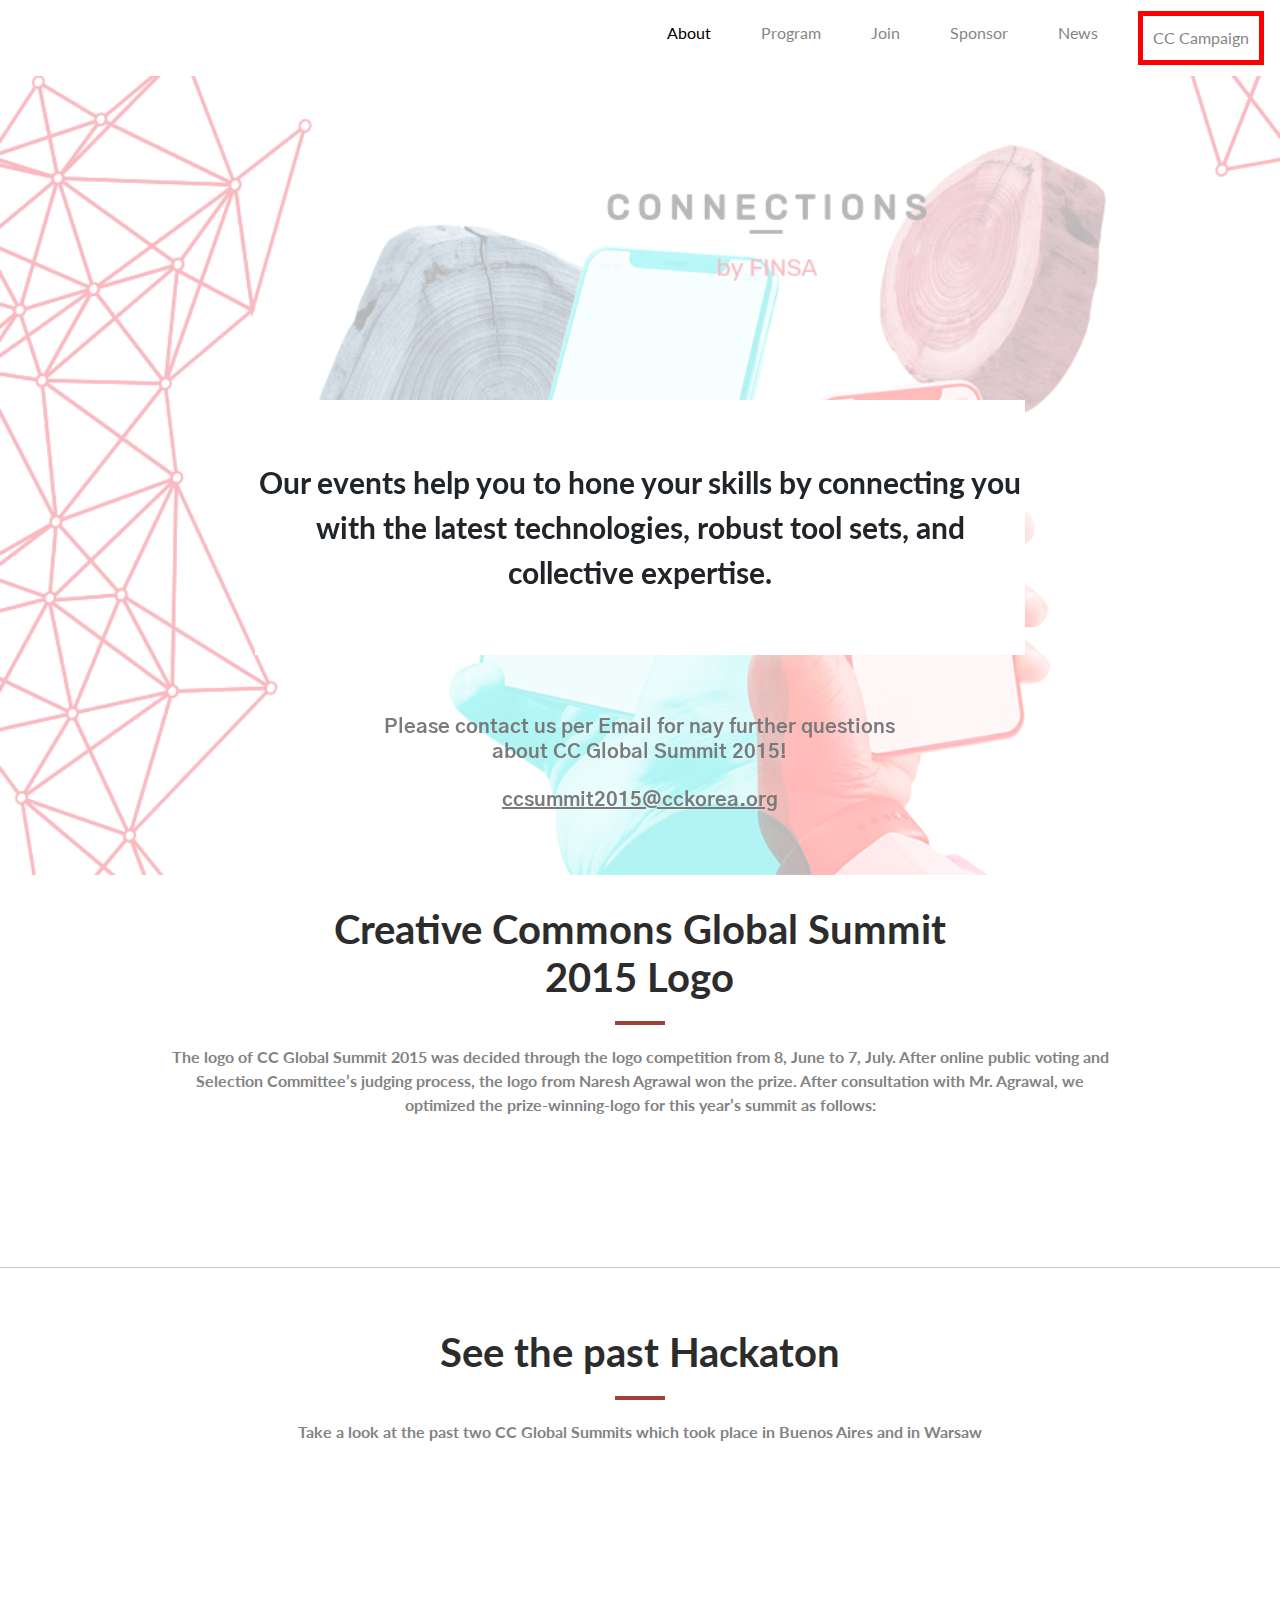
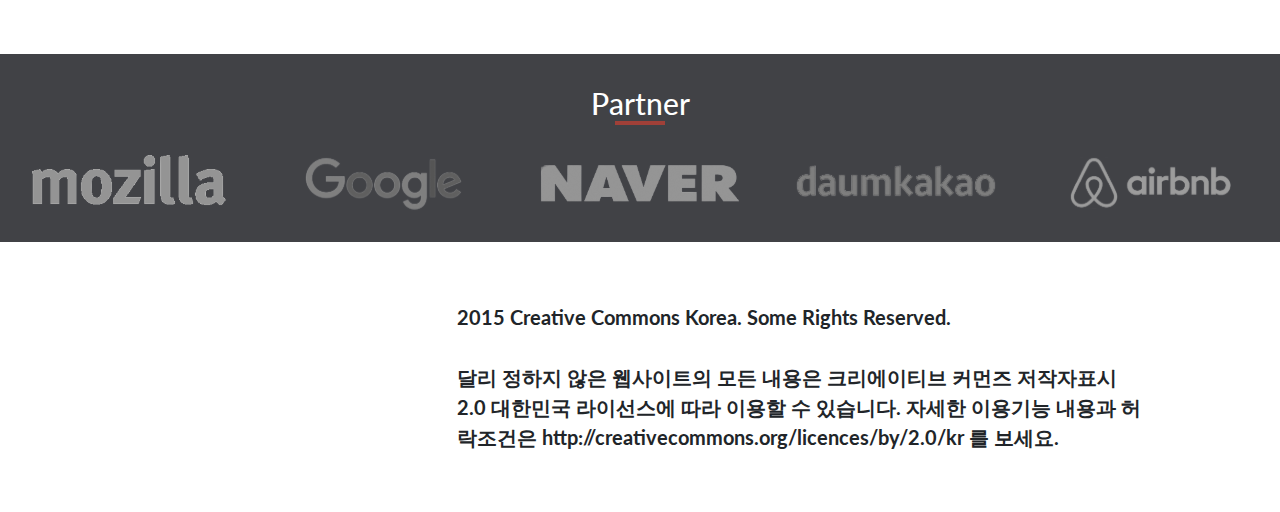
==== views/about.html @ 262122de "Build Home page" ====
<!DOCTYPE html>
<html lang="en">

<head>
  <meta charset="UTF-8" />
  <meta http-equiv="X-UA-Compatible" content="IE=edge" />
  <meta name="viewport" content="width=device-width, initial-scale=1.0" />
  
  <!-- fonts -->  
  <link href="https://fonts.googleapis.com/css2?family=Lato:wght@400;700;900&display=swap" rel="stylesheet">
  <link href="https://fonts.googleapis.com/css2?family=Gothic+A1:wght@700:900&display=swap" rel="stylesheet">
  
  <!-- font awesome -->
  <script src="https://kit.fontawesome.com/7d931a3f92.js" crossorigin="anonymous"></script>

  <!-- page icon -->
  <link rel="shortcut icon" href="https://steamuserimages-a.akamaihd.net/ugc/1644340994747007967/853B20CD7694F5CF40E83AAC670572A3FE1E3D35/?imw=5000&imh=5000&ima=fit&impolicy=Letterbox&imcolor=%23000000&letterbox=false" type="image/x-icon" />

  <!-- bootstrap -->
  <link rel="stylesheet" href="https://cdn.jsdelivr.net/npm/bootstrap@5.0.2/dist/css/bootstrap.min.css" />
  
  <!-- custom css -->
  <link rel="stylesheet" href="../styles.css" />
  <link rel="stylesheet" href="./aboutStyles.css">

  <title>Benja's capstone</title>
</head>
<body class="container-fluid px-0 ">
  <!-------------------------------------------------------- HEADER -->
  
  <header class="header">

    <div class="">

      <nav class="navbar navbar-expand-lg navbar-light bg-light">
        <div class="container-fluid flex-row-reverse flex-lg-row">

          <a class="navbar-brand" href="../index.html">
            <img src="http://innovacion.sec.gob.mx/wp-content/uploads/2022/04/hackaton-2022-logotipo-768x212.png" alt="">
          </a>

          <button class="navbar-toggler " type="button" data-bs-toggle='offcanvas' data-bs-target='#offcanvasExample' aria-controls='offcanvasExample'>            
            <span class="navbar-toggler-icon" data-bs-toggle='offcanvas' data-bs-target='#offcanvasExample' aria-controls='offcanvasExample' >              
            </span>
          </button>
          
          <div class="collapse navbar-collapse" id="navbarNav">
            <ul class="navbar-nav w-100 d-flex justify-content-end gap-4">
              <li class="nav-item ">
                <a class="nav-link active" aria-current="page" href="./views/about.html">About</a>
              </li>
              <li class="nav-item mx">
                <a class="nav-link" href="#">Program</a>
              </li>
              <li class="nav-item mx">
                <a class="nav-link" href="#">Join</a>
              </li>
              <li class="nav-item mx">
                <a class="nav-link" href="#">Sponsor</a>
              </li>
              <li class="nav-item mx">
                <a class="nav-link" href="#">News</a>
              </li>
              <li class="nav-item mx">
                <a class="nav-link" href="#">CC Campaign</a>
              </li>
              
            </ul>
          </div>
        </div>
      </nav>
      
      <div class='offcanvas offcanvas-start' tabindex='-1' id='offcanvasExample' aria-labelledby='offcanvasExampleLabel'>
        <div class='offcanvas-header'>
          <h5 class='offcanvas-title' id='offcanvasExampleLabel'>Offcanvas</h5>
          <button type='button' class='btn-close text-reset' data-bs-dismiss='offcanvas' aria-label='Close'></button>
        </div>
        
        <div class='offcanvas-body'>
          <ul class="offcanvas-menu  " >
            <li class="" >
              <a class="btn btn-secundary" href="">
                  <button class="btn btn-primary">About</button>     
              </a>                         
            </li>            
            <li class="" >
              <a class="btn btn-secundary" href="">
                  <button class="btn btn-primary">Program</button>     
              </a>                         
            </li>            
            <li class="" >
              <a class="btn btn-secundary" href="">
                  <button class="btn btn-primary">Join</button>     
              </a>                         
            </li>            
            <li class="" >
              <a class="btn btn-secundary" href="">
                  <button class="btn btn-primary">Sponsor</button>     
              </a>                         
            </li>            
            <li class="" >
              <a class="btn btn-secundary" href="">
                  <button class="btn btn-primary">News</button>     
              </a>                         
            </li>            
            <li class="" >
              <a class="btn btn-secundary" href="">
                  <button class="btn btn-primary">CC Campaign</button>     
              </a>                         
            </li>            
            
          </ul>
          
          
                  
          
        </div>
      </div>

    </div>
  </header>
  
  <!-------------------------------------------------------- HERO -->
  
  <article class="hero ">
    <section class="hero-cont row mx-auto py-5 col-lg-8 ">
      <div class=" pt- text-center" >
        <p class="f20 cff5438 d-md-none" >Expand Your Skills</p>
        <h1 class="f30 gothic900 cff5438 mb-5 pb-5" >NERSC N-Ways to GPU Open hackathon</h1>
        <p class="mb-5 f15 bg-white py-5 mx-auto fw-bold" >Our events help you to hone your skills by connecting you with the latest technologies, robust tool sets, and collective expertise.</p>
        <div class="header-subcontent col-8 mx-auto">
          <p class="gothic700 f13" >Please contact us per Email for nay further questions about CC Global Summit 2015!</p>      
          <a class="gothic700 f13 pt-3" >ccsummit2015@cckorea.org</a>      
        </div>
        
          
      </div>      
    </section>
  </article>


  <!----------------------------------------------------- FEATURED SPEAKERS -->

  <section class="">
    <div class="col-9 mx-auto about-info text-center mt-4 ">
      <h2 class="fs-2 fw-bold col-8 mx-auto" >Creative Commons 
        Global Summit 2015 Logo</h2>
      <div class="underlined my-3"></div>
      <p>The logo of CC Global Summit 2015 was decided through the logo competition from 8, June to 7, July.
        After online public voting and Selection Committee’s judging process, the logo from Naresh Agrawal won the prize.
        After consultation with Mr. Agrawal, we optimized the prize-winning-logo for this year’s summit as follows:</p>
    </div>
    
    
    <div class="col-10 col-md-5 mx-auto pt-5" >
      <img src="http://innovacion.sec.gob.mx/wp-content/uploads/2022/04/hackaton-2022-logotipo-768x212.png" alt="">
    </div>

    <hr class="my-5" >
    
    <div class="col-9 mx-auto about-info text-center mt-5 ">
      <h2 class="fs-2 fw-bold col-8 mx-auto mt-5" >See the past Hackaton</h2>
      <div class="underlined my-3"></div>
      <p>Take a look at the past two CC Global Summits which took place in Buenos Aires and in Warsaw</p>
    </div>


    <div class="d-flex flex-column flex-md-row gap-5 py-5 mx-auto col-sm-10 justify-content-center" >
      <div class="col-11 col-md-6 mx-auto" >
        <img src="https://summit.cckorea.org/images/other/about_2011.png" alt="">
      </div>
  
      <div class="col-11 col-md-6 mx-auto" >
        <img src="https://summit.cckorea.org/images/other/about_2013.png" alt="">
      </div>
    </div>

  </section>

  <!------------------------------------------------------  PARTNER LOGO SECTION -->

  <div class="section partner mt-5">
    <h3 class="mt-4 text-white f10">Partner</h3>
    <div class="underlined"></div>

    <div class="cont d-flex justify-content-around pt-3 pb-3 align-items-center" >
      <aside class="col-2 px-1" >
        <img src="../assets/mozilla 1.svg" alt="">
      </aside>
      <aside class="col-2 px-1" >
        <img src="../assets/googlekorea 1.svg">
      </aside>
      <aside class="col-2 px-1" >
        <img src="../assets/naver 1.svg" alt="">
      </aside>
      <aside class="col-2 px-1" >
        <img src="../assets/daumkakaologo 1.svg" alt="">
      </aside>
      <aside class="col-2 px-1" >
        <img src="../assets/airbnb 1.svg" alt="">
      </aside>
    </div>
  </div>

  <!----------------------------------------------------------- FOOTER SECTION  -->

  <footer class="py-5" >
    <article class="row d-flex gx-5 justify-content-center align-items-center mx-0" >
      <div class="col-3">
        <img src="http://innovacion.sec.gob.mx/wp-content/uploads/2022/04/hackaton-2022-logotipo-768x212.png" alt="">
      </div>
      <div class="col-7 footer-text">
        <p class="lato700" >2015 Creative Commons Korea. Some Rights Reserved.</p>
        <p class="mt-4 lato700 d-none d-lg-block" >달리 정하지 않은 웹사이트의 모든 내용은 크리에이티브 커먼즈 저작자표시 2.0 대한민국 라이선스에 따라 이용할 수 있습니다.
          자세한 이용기능 내용과 허락조건은 http://creativecommons.org/licences/by/2.0/kr 를 보세요.</p>
      </div>
    </article>
  </footer>






  <!-- <br><br><br><br><br><br><br><br><br><br><br><br><br><br><br><br><br><br><br><br><br><br><br><br><br><br><br><br><br><br><br><br><br><br><br><br><br><br><br><br> -->

  <script src="https://cdn.jsdelivr.net/npm/bootstrap@5.0.2/dist/js/bootstrap.bundle.min.js"></script>
  <script src="./main.js" type="module"></script>
</body>

</html>
---- styles.css ----
/* --------------------------------- ESTILOS GENERALES ROOT */
:root {
  --gothic: 'Gothic A1';
  --Lato: 'Lato';
}

html {
  font-size: 11px;
  box-sizing: inherit;
  scroll-behavior: smooth;
}

/* update REM to create font size responsive */

@media (min-width: 576px) {
  html {
    font-size: 13px;
  }
}

@media (min-width: 768px) {
  html {
    font-size: 14px;
  }
}

@media (min-width: 992px) {
  html {
    font-size: 16px;
  }
}

@media (min-width: 1200px) {
  html {
    font-size: 20px;
  }
}


/* ----------------------general fonts lato and gothic */
.lato700 {
  font-weight: 700;
}

.lato900 {
  font-weight: 900;
}

.gothic700 {
  font-family: 'Gothic A1', sans-serif;
  font-weight: 700;
}

.gothic900 {
  font-family: 'Gothic A1', sans-serif;
  font-weight: 900;
}

/* general sizes ------------------- */

.f9 {
  font-size: 0.9rem;
}

.f10 {
  font-size: 1rem;
}

.f11 {
  font-size: 1.1rem;
}

.f12 {
  font-size: 1.2rem;
}

.f15 {
  font-size: 1.5rem;
}

.f16 {
  font-size: 1.6rem;
}

.f18 {
  font-size: 1.8rem;
}

.f20 {
  font-size: 2rem;
}

.f30 {
  font-size: 3rem;
}

/* general colors for fonts */

.c515151 {
  color: #515151;
}

.c3b3E45 {
  color: #3b3e45;
}

.cff5438 {
  color: #ff5438;
}

.cf78c89 {
  color: #f78c89;
}

.c595959 {
  color: #595959;
}

.c868686 {
  color: #868686;
}

/* general color backgrounds */

.b282b32 {
  background-color: #282b32;
}

.b3b3e45 {
  background-color: #3b3e45;
}

.bff4f38 {
  background-color: #ff4f38;
}



/* ------------------------------------------------- RESETEO */

* {
  /* margin: 0 !important; */
  padding: 0;
  box-sizing: border-box;
  font-weight: 400;
}

p {
  margin: 0 !important;
}

/* general items */

body {
  margin: 0 auto;
  font-family: var(--Lato), sans-serif;
  max-width: 1440px;
}

li {
  list-style: none;
}

img {
  width: 100%;
  height: auto;
}

.section {
  padding: 1px;
}

.check,
.check * {
  border: 2px solid black;
}

a {
  display: inline-block;
  text-decoration: none;
}

/* animations */

@keyframes text-ltr {
  1% {
    transform: translate(-100px);
    opacity: 0;
  }

  50% {
    transform: translate(30px);
    opacity: 0.7;
  }

  100% {
    transform: translate(0);
    opacity: 1;
  }
}

@keyframes text-rtl {
  0% {
    transform: translate(200px);
    opacity: 0;
  }

  50% {
    transform: translate(-30px);
    opacity: 0.7;
  }

  100% {
    transform: translate(0);
    opacity: 1;
  }
}

@keyframes text-btu {
  0% {
    transform: translateY(-300px);
    opacity: 0;
  }

  50% {
    transform: translateY(30px);
    opacity: 0.7;
  }

  100% {
    transform: translateY(0);
    opacity: 1;
  }
}

@keyframes img-rotate-hover {
  0% {
    transform: rotate(45deg);
  }

  25% {
    transform: rotate(90deg);
  }

  50% {
    transform: rotate(180deg);
  }

  75% {
    transform: rotate(225deg);
  }

  100% {
    transform: rotate(360deg);
  }
}




/* --------------------------------------------- HEADER */

.header {
  border: 0.1px solid transparent;
}

.hero-cont {
  max-width: 800px;
}

.nav-item a {
  font-size: 16px;
  color: #868686;
}

.bg-light {
  background-color: white !important;
}

.navbar-nav li:nth-last-child(1) {
  border: 5px solid red;
}

.navbar-brand {
  margin-right: 35vw;
  width: 150px;
}

.navbar-toggler-icon {
  width: 31px;
  height: 31px;
  background-image: url('https://summit.cckorea.org/images/base/mobile_menu.png') !important;
}

@media (min-width: 992px) {
  .navbar-brand {
    margin-right: 0;
  }
}

/* ------------------- OFF CANVAS */

.offcanvas-body {
  background-image: url(https://summit.cckorea.org/images/base/main_big.png) !important;
}

.offcanvas-menu {
  display: flex;
  flex-direction: column;
  min-height: 400px;
  justify-content: space-around;
  align-items: center;
  padding: 0;
}

.offcanvas-menu li a button {
  width: 150px;
  padding: 8px 0;
  border-radius: 5px;
  text-align: center;
}

.offcanvas-menu li a {
  color: black;
  font-weight: 700;
}

.offcanvas-menu li:hover {
  opacity: 0.75;
}


/* -------------------------------------------- HERO */
.hero {
  /* background-image: url('https://summit.cckorea.org/images/base/main_big.png');
  background-image: url('https://www.connectionsbyfinsa.com/wp-content/uploads/2021/06/connections-by-finsa-hackaton-finsa.jpg'); */
  background-image: url('./assets/hackaton-logo.svg');
  background-repeat: no-repeat;
  background-position: start;
  background-size: cover;
  backdrop-filter: blur(5px);
}

.hero h1 {
  -webkit-background-clip: text;
  color: transparent;
  -webkit-text-fill-color: transparent;
  background-image: url('https://velzckc0d3.github.io/style/bg/text-bg.webp');
  background-size: cover;
}

/* ------------------------------------------ MAIN CARDS */

.cards > div > p {
  font-size: 12px !important;
}

.img-spk-cnt {
  background-image: url('./assets/chess.jpg');
  background-size: 50% 50%;
  background-repeat: no-repeat;
  background-position: top left;
  height: 200px;
  width: 200px;
}

@media (min-width: 768px) {
  .img-spk-cnt {
    width: 30%;
    height: 120px;
  }
}

@media (min-width: 992px) {
  .img-spk-cnt {
    width: 30%;
    height: 140px;
  }
}

@media (min-width: 1200px) {
  .img-spk-cnt {
    width: 35%;
    height: 200px;
  }
}

.img-spk-cnt img {
  position: absolute;
  bottom: 0;
  right: 0;
  width: 85%;
  height: 85%;
  aspect-ratio: 1/1;
  object-fit: cover;
  object-position: left center;
}

.see-whole-program a {
  text-decoration: underline;
  text-decoration-color: white;

  /* border-bottom: 2px solid white;
  padding-bottom: 5px; */
}

.underlined {
  height: 4px;
  width: 50px;
  background-color: #a04038;
  margin: 0 auto;
}

.underlined-2 {
  height: 2px;
  width: 17px;
  background-color: #d9d9d9;
}

.btn-more {
  border: 1px solid #dcdcdc;
  filter: drop-shadow(2px 2px 4px rgba(0, 0, 0, 0.25));
  border-radius: 4px;
}

/* ------------------------------------ FEATURED SPEAKERS */

.content {
  font-size: 11px;
}

.accordion-item {
  border: none;
}

@media (min-width: 576px) {
  .content {
    font-size: 16px;
  }
}

@media (min-width: 768px) {
  .content {
    font-size: 12px;
  }
}

@media (min-width: 992px) {
  .content {
    font-size: 14px;
  }
}

.content .col-8 h3 {
  font-size: 1.6em;
}

.content .col-8 p:nth-child(2) {
  font-size: 1em;
}

.content .col-8 p:nth-child(4) {
  font-size: 0.9em;
}

/* ---------------------------------------------------- PARTNER LOGO SECTION */

.partner {
  background: #414246;
}

.partner h3 {
  color: #8f8f91;
  font-size: 30px;
  text-align: center;
  width: min-content;
  margin: 0 auto;
}

.partner .underlined {
  background-color: #a04038;
}

/* ------------------------------------------ FOOTER SECTION */
---- views/aboutStyles.css ----
/*------------------------------ header */
.header-subcontent p{
  line-height: 25px;
  color: #7A7A7A;
}
.header-subcontent p{
  line-height: 25px;
}
.header-subcontent a{
  color: #7A7A7A;  
  text-decoration: underline;
}



/*------------------------------- about info */

.about-main{
  max-width: 900px;
  margin: 0 auto;
}

.about-info h2{
  font-size: 20px;
  color: #2C2C2C;
}
.about-info p{
  font-size: 16px;
  color: #838383;
  font-weight: 700;
}
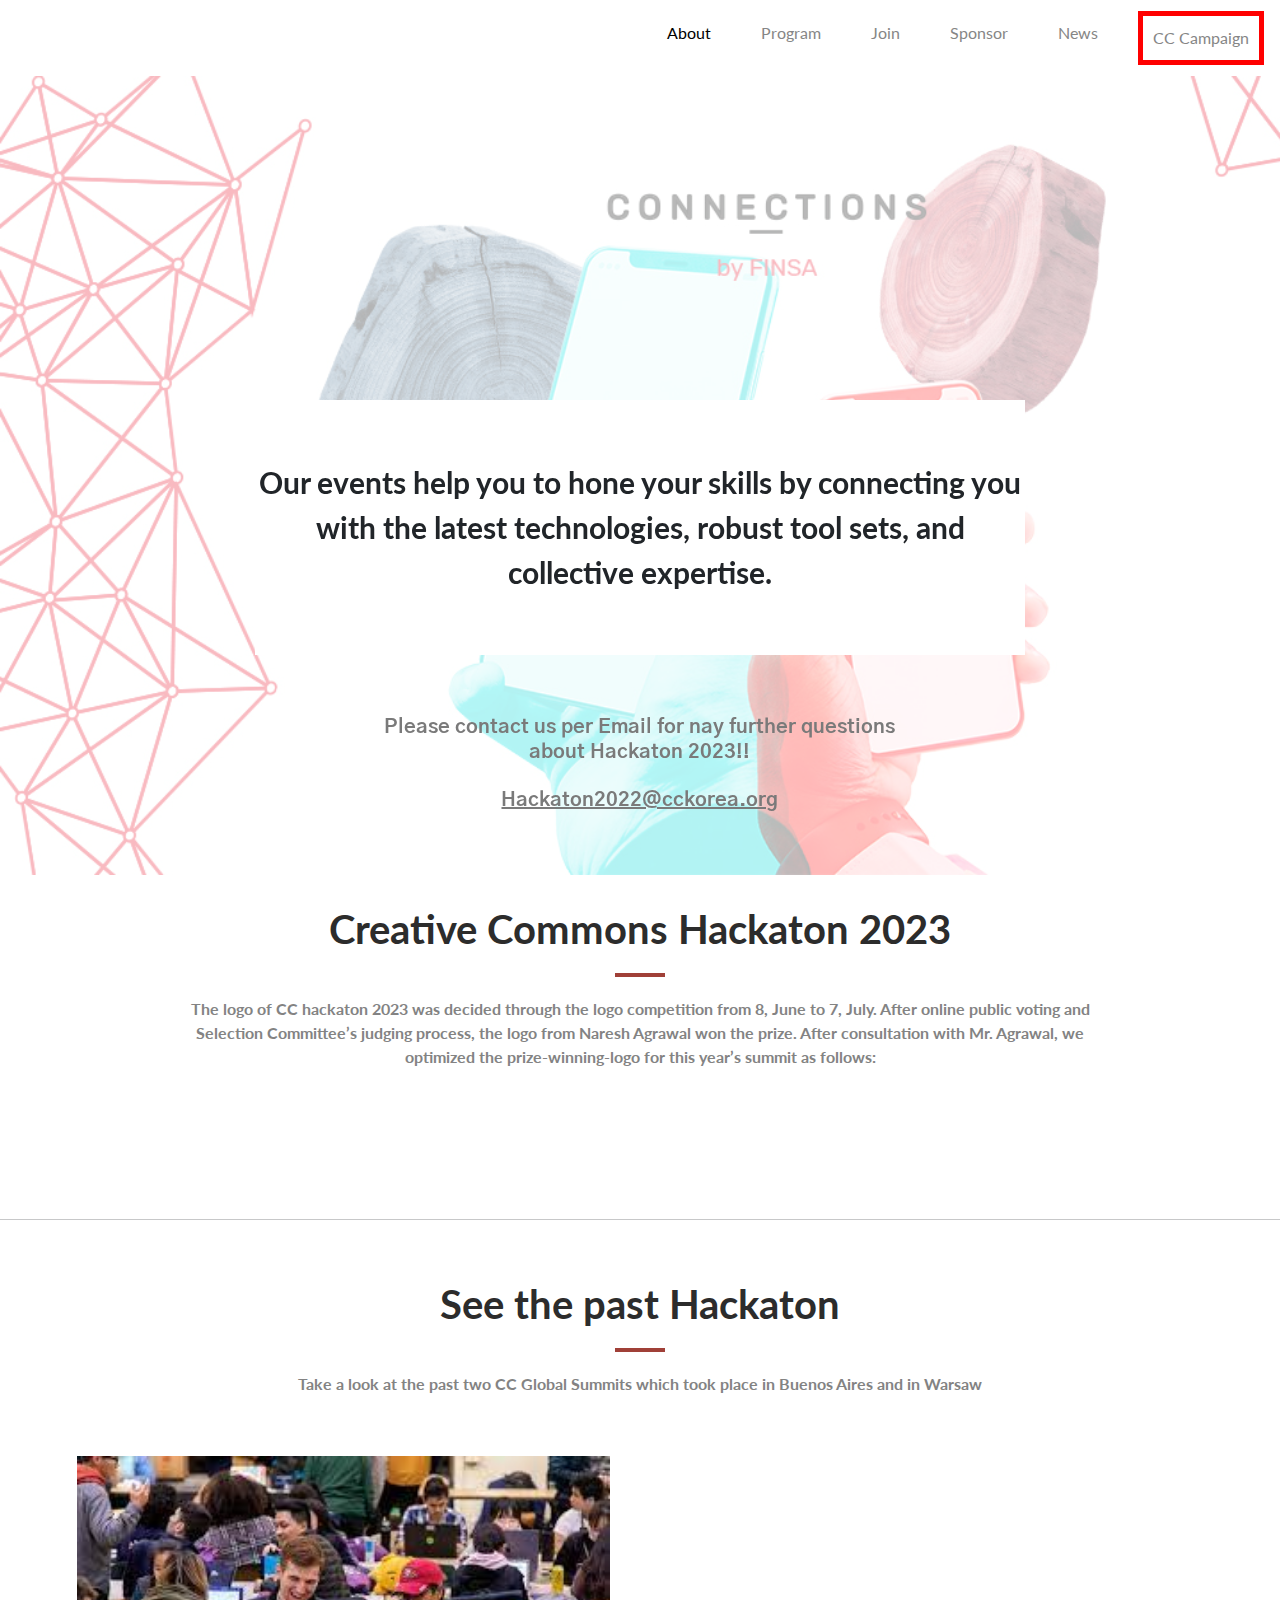
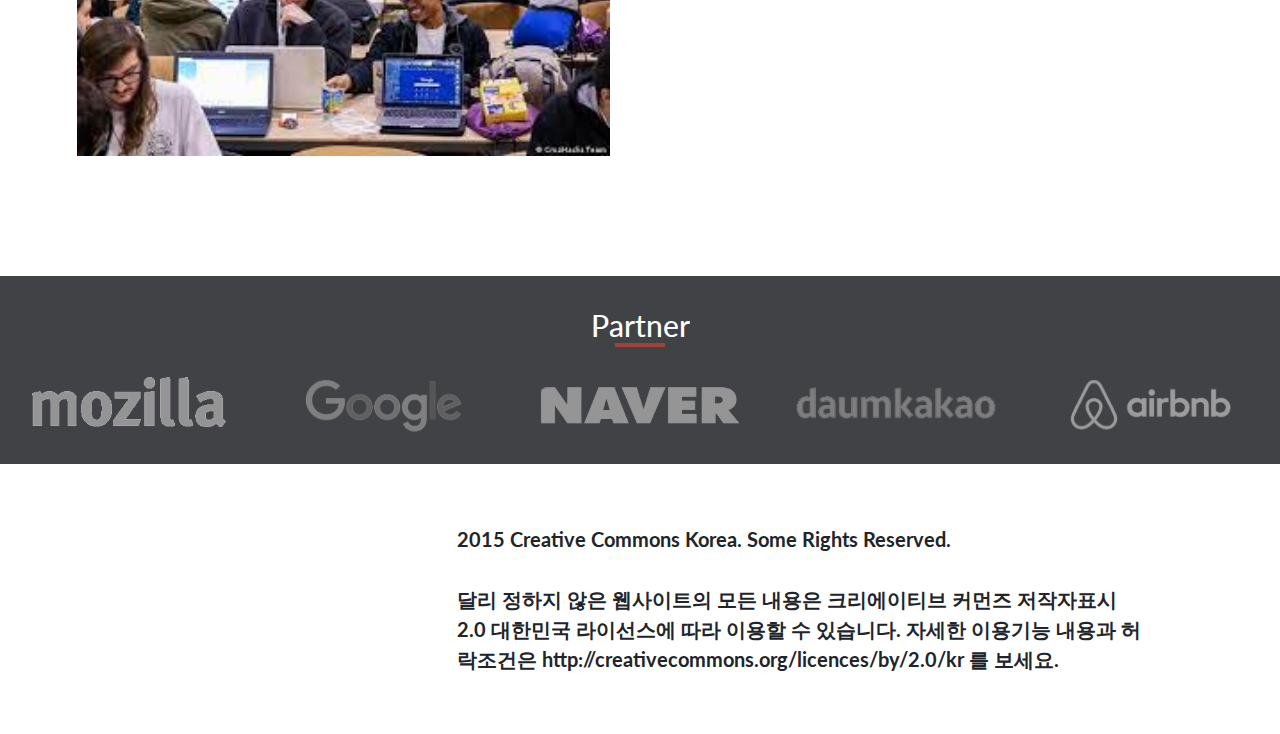
==== commit 42d28728: "Add linter fixes" ====
--- a/views/about.html
+++ b/views/about.html
@@ -129,8 +129,8 @@
         <h1 class="f30 gothic900 cff5438 mb-5 pb-5" >NERSC N-Ways to GPU Open hackathon</h1>
         <p class="mb-5 f15 bg-white py-5 mx-auto fw-bold" >Our events help you to hone your skills by connecting you with the latest technologies, robust tool sets, and collective expertise.</p>
         <div class="header-subcontent col-8 mx-auto">
-          <p class="gothic700 f13" >Please contact us per Email for nay further questions about CC Global Summit 2015!</p>      
-          <a class="gothic700 f13 pt-3" >ccsummit2015@cckorea.org</a>      
+          <p class="gothic700 f13" >Please contact us per Email for nay further questions about Hackaton 2023!!</p>      
+          <a class="gothic700 f13 pt-3" >Hackaton2022@cckorea.org</a>      
         </div>
         
           
@@ -144,9 +144,9 @@
   <section class="">
     <div class="col-9 mx-auto about-info text-center mt-4 ">
       <h2 class="fs-2 fw-bold col-8 mx-auto" >Creative Commons 
-        Global Summit 2015 Logo</h2>
+        Hackaton 2023 </h2>
       <div class="underlined my-3"></div>
-      <p>The logo of CC Global Summit 2015 was decided through the logo competition from 8, June to 7, July.
+      <p>The logo of CC hackaton 2023 was decided through the logo competition from 8, June to 7, July.
         After online public voting and Selection Committee’s judging process, the logo from Naresh Agrawal won the prize.
         After consultation with Mr. Agrawal, we optimized the prize-winning-logo for this year’s summit as follows:</p>
     </div>
@@ -167,11 +167,11 @@
 
     <div class="d-flex flex-column flex-md-row gap-5 py-5 mx-auto col-sm-10 justify-content-center" >
       <div class="col-11 col-md-6 mx-auto" >
-        <img src="https://summit.cckorea.org/images/other/about_2011.png" alt="">
+        <img src="[data-uri]" alt="">
       </div>
   
       <div class="col-11 col-md-6 mx-auto" >
-        <img src="https://summit.cckorea.org/images/other/about_2013.png" alt="">
+        <img src="https://encrypted-tbn0.gstatic.com/images?q=tbn:ANd9GcQzxP4RdmaTnc0_3YG3X6nFwuxGwBQF-au_dw&usqp=CAU" alt="">
       </div>
     </div>
 
--- a/styles.css
+++ b/styles.css
@@ -296,6 +296,11 @@
   .navbar-brand {
     margin-right: 0;
   }
+}
+
+.see-whole-program a {
+  text-decoration: underline;
+  text-decoration-color: white;
 }
 
 /* ------------------- OFF CANVAS */
@@ -393,15 +398,7 @@
   height: 85%;
   aspect-ratio: 1/1;
   object-fit: cover;
-  object-position: left center;
-}
-
-.see-whole-program a {
-  text-decoration: underline;
-  text-decoration-color: white;
-
-  /* border-bottom: 2px solid white;
-  padding-bottom: 5px; */
+  object-position: center;
 }
 
 .underlined {
@@ -449,24 +446,6 @@
   .content {
     font-size: 14px;
   }
-}
-
-.content .col-8 h3 {
-  font-size: 1.6em;
-}
-
-.content .col-8 p:nth-child(2) {
-  font-size: 1em;
-}
-
-.content .col-8 p:nth-child(4) {
-  font-size: 0.9em;
-}
-
-/* ---------------------------------------------------- PARTNER LOGO SECTION */
-
-.partner {
-  background: #414246;
 }
 
 .partner h3 {
@@ -477,6 +456,24 @@
   margin: 0 auto;
 }
 
+.content .col-8 h3 {
+  font-size: 1.6em;
+}
+
+.content .col-8 p:nth-child(2) {
+  font-size: 1em;
+}
+
+.content .col-8 p:nth-child(4) {
+  font-size: 0.9em;
+}
+
+/* ---------------------------------------------------- PARTNER LOGO SECTION */
+
+.partner {
+  background: #414246;
+}
+
 .partner .underlined {
   background-color: #a04038;
 }
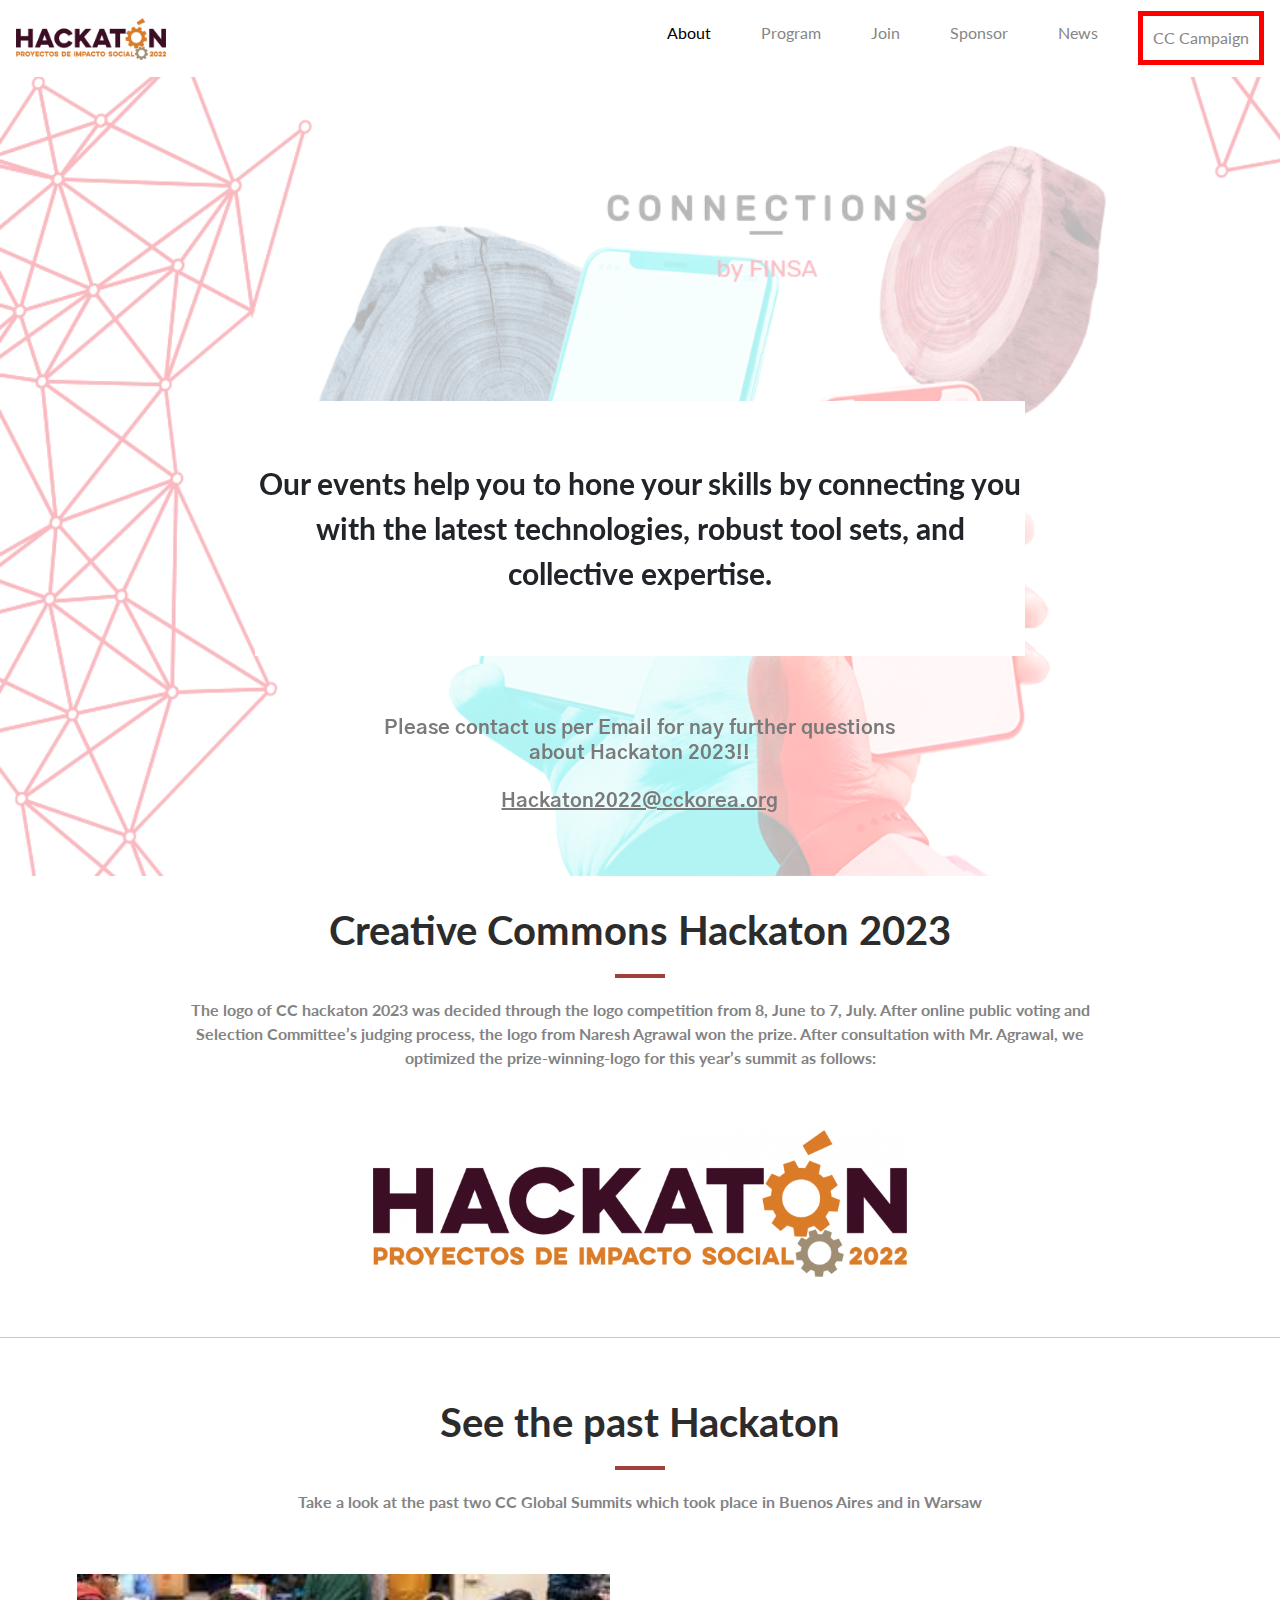
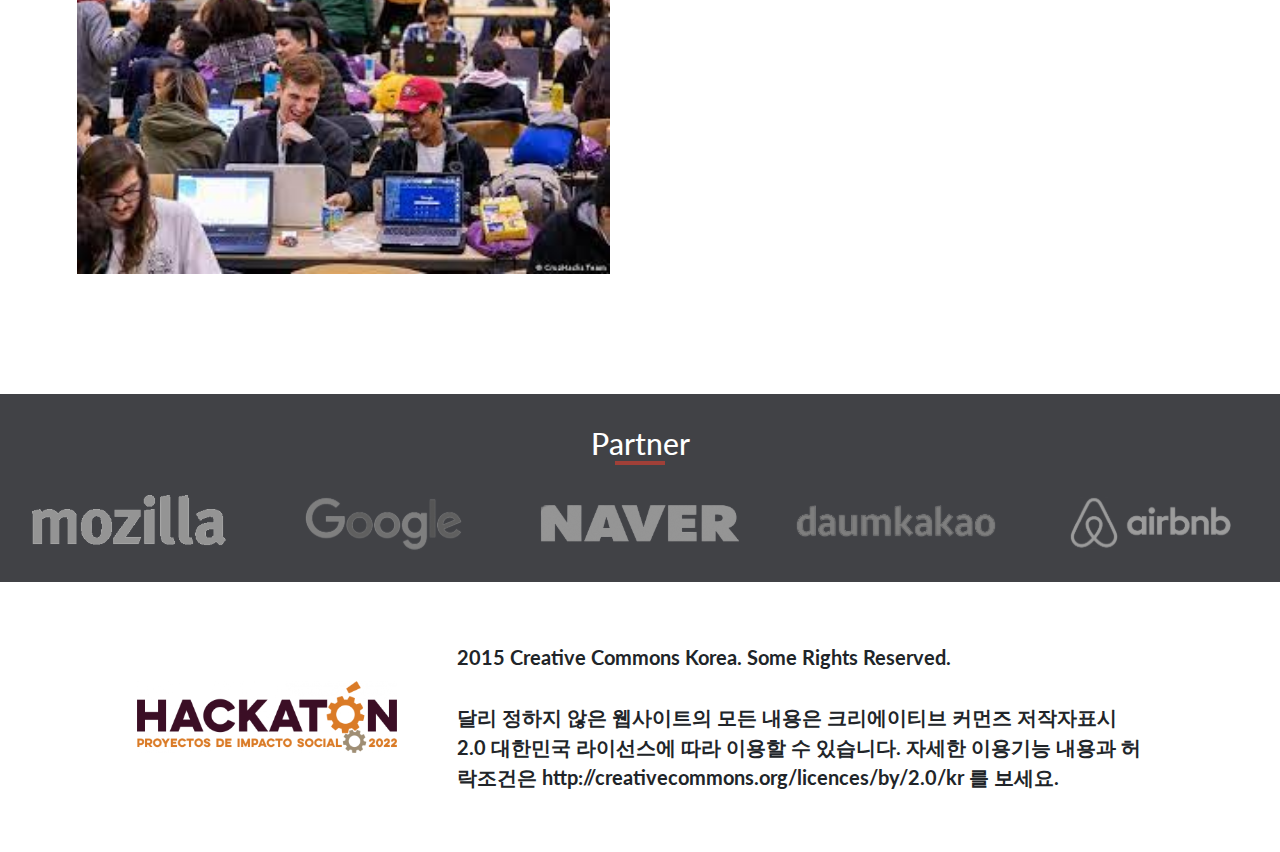
==== commit a2ff09a5: "Add Correct logo" ====
--- a/views/about.html
+++ b/views/about.html
@@ -36,7 +36,7 @@
         <div class="container-fluid flex-row-reverse flex-lg-row">
 
           <a class="navbar-brand" href="../index.html">
-            <img src="http://innovacion.sec.gob.mx/wp-content/uploads/2022/04/hackaton-2022-logotipo-768x212.png" alt="">
+            <img src="../assets/logo/hackaton.png" alt="">
           </a>
 
           <button class="navbar-toggler " type="button" data-bs-toggle='offcanvas' data-bs-target='#offcanvasExample' aria-controls='offcanvasExample'>            
@@ -44,10 +44,11 @@
             </span>
           </button>
           
+          <!----------------------------------------------- navbar -->
           <div class="collapse navbar-collapse" id="navbarNav">
             <ul class="navbar-nav w-100 d-flex justify-content-end gap-4">
               <li class="nav-item ">
-                <a class="nav-link active" aria-current="page" href="./views/about.html">About</a>
+                <a class="nav-link active" aria-current="page" href="#">About</a>
               </li>
               <li class="nav-item mx">
                 <a class="nav-link" href="#">Program</a>
@@ -76,36 +77,37 @@
           <button type='button' class='btn-close text-reset' data-bs-dismiss='offcanvas' aria-label='Close'></button>
         </div>
         
+        <!------------------------------------------ off canvas -->
         <div class='offcanvas-body'>
           <ul class="offcanvas-menu  " >
             <li class="" >
-              <a class="btn btn-secundary" href="">
-                  <button class="btn btn-primary">About</button>     
-              </a>                         
-            </li>            
-            <li class="" >
-              <a class="btn btn-secundary" href="">
-                  <button class="btn btn-primary">Program</button>     
-              </a>                         
-            </li>            
-            <li class="" >
-              <a class="btn btn-secundary" href="">
-                  <button class="btn btn-primary">Join</button>     
-              </a>                         
-            </li>            
-            <li class="" >
-              <a class="btn btn-secundary" href="">
-                  <button class="btn btn-primary">Sponsor</button>     
-              </a>                         
-            </li>            
-            <li class="" >
-              <a class="btn btn-secundary" href="">
-                  <button class="btn btn-primary">News</button>     
-              </a>                         
-            </li>            
-            <li class="" >
-              <a class="btn btn-secundary" href="">
-                  <button class="btn btn-primary">CC Campaign</button>     
+              <a class="" href="">
+                  <button class="btn btn-primary" type="button">About</button>     
+              </a>                         
+            </li>            
+            <li class="" >
+              <a class="" href="">
+                  <button class="btn btn-primary" type="button">Program</button>     
+              </a>                         
+            </li>            
+            <li class="" >
+              <a class="" href="">
+                  <button class="btn btn-primary" type="button">Join</button>     
+              </a>                         
+            </li>            
+            <li class="" >
+              <a class="" href="">
+                  <button class="btn btn-primary" type="button">Sponsor</button>     
+              </a>                         
+            </li>            
+            <li class="" >
+              <a class="" href="">
+                  <button class="btn btn-primary" type="button">News</button>     
+              </a>                         
+            </li>            
+            <li class="" >
+              <a class="" href="">
+                  <button class="btn btn-primary" type="button">CC Campaign</button>     
               </a>                         
             </li>            
             
@@ -153,7 +155,7 @@
     
     
     <div class="col-10 col-md-5 mx-auto pt-5" >
-      <img src="http://innovacion.sec.gob.mx/wp-content/uploads/2022/04/hackaton-2022-logotipo-768x212.png" alt="">
+      <img src="../assets/logo/hackaton.png" alt="">
     </div>
 
     <hr class="my-5" >
@@ -174,7 +176,6 @@
         <img src="https://encrypted-tbn0.gstatic.com/images?q=tbn:ANd9GcQzxP4RdmaTnc0_3YG3X6nFwuxGwBQF-au_dw&usqp=CAU" alt="">
       </div>
     </div>
-
   </section>
 
   <!------------------------------------------------------  PARTNER LOGO SECTION -->
@@ -207,7 +208,7 @@
   <footer class="py-5" >
     <article class="row d-flex gx-5 justify-content-center align-items-center mx-0" >
       <div class="col-3">
-        <img src="http://innovacion.sec.gob.mx/wp-content/uploads/2022/04/hackaton-2022-logotipo-768x212.png" alt="">
+        <img src="../assets/logo/hackaton.png" alt="">
       </div>
       <div class="col-7 footer-text">
         <p class="lato700" >2015 Creative Commons Korea. Some Rights Reserved.</p>
--- a/styles.css
+++ b/styles.css
@@ -36,7 +36,6 @@
   }
 }
 
-
 /* ----------------------general fonts lato and gothic */
 .lato700 {
   font-weight: 700;
@@ -133,8 +132,6 @@
 .bff4f38 {
   background-color: #ff4f38;
 }
-
-
 
 /* ------------------------------------------------- RESETEO */
 
@@ -254,9 +251,6 @@
     transform: rotate(360deg);
   }
 }
-
-
-
 
 /* --------------------------------------------- HEADER */
 
@@ -333,7 +327,6 @@
 .offcanvas-menu li:hover {
   opacity: 0.75;
 }
-
 
 /* -------------------------------------------- HERO */
 .hero {
--- a/views/aboutStyles.css
+++ b/views/aboutStyles.css
@@ -1,31 +1,28 @@
-/*------------------------------ header */
-.header-subcontent p{
+/* ------------------------------ header */
+.header-subcontent p {
   line-height: 25px;
-  color: #7A7A7A;
+  color: #7a7a7a;
 }
-.header-subcontent p{
-  line-height: 25px;
-}
-.header-subcontent a{
-  color: #7A7A7A;  
+
+.header-subcontent a {
+  color: #7a7a7a;
   text-decoration: underline;
 }
 
+/* ------------------------------- about info */
 
-
-/*------------------------------- about info */
-
-.about-main{
+.about-main {
   max-width: 900px;
   margin: 0 auto;
 }
 
-.about-info h2{
+.about-info h2 {
   font-size: 20px;
-  color: #2C2C2C;
+  color: #2c2c2c;
 }
-.about-info p{
+
+.about-info p {
   font-size: 16px;
   color: #838383;
   font-weight: 700;
-}+}
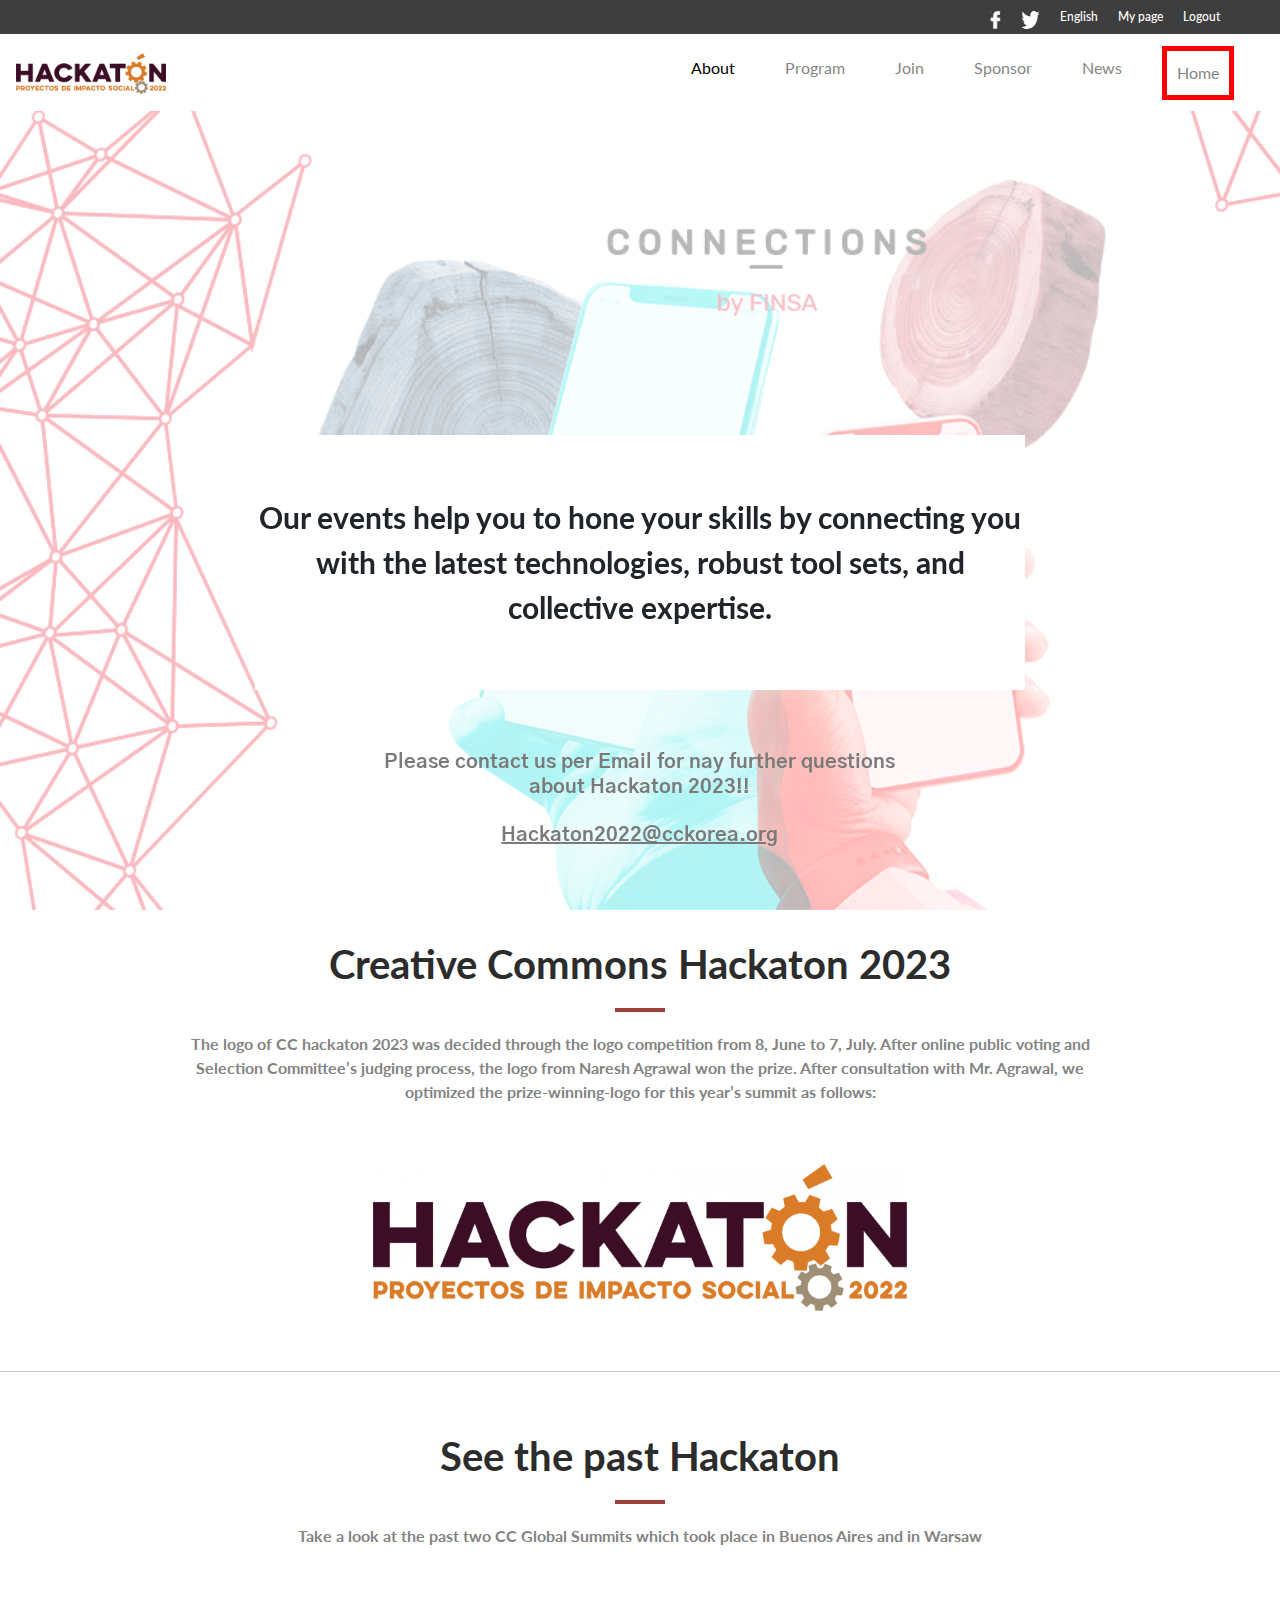
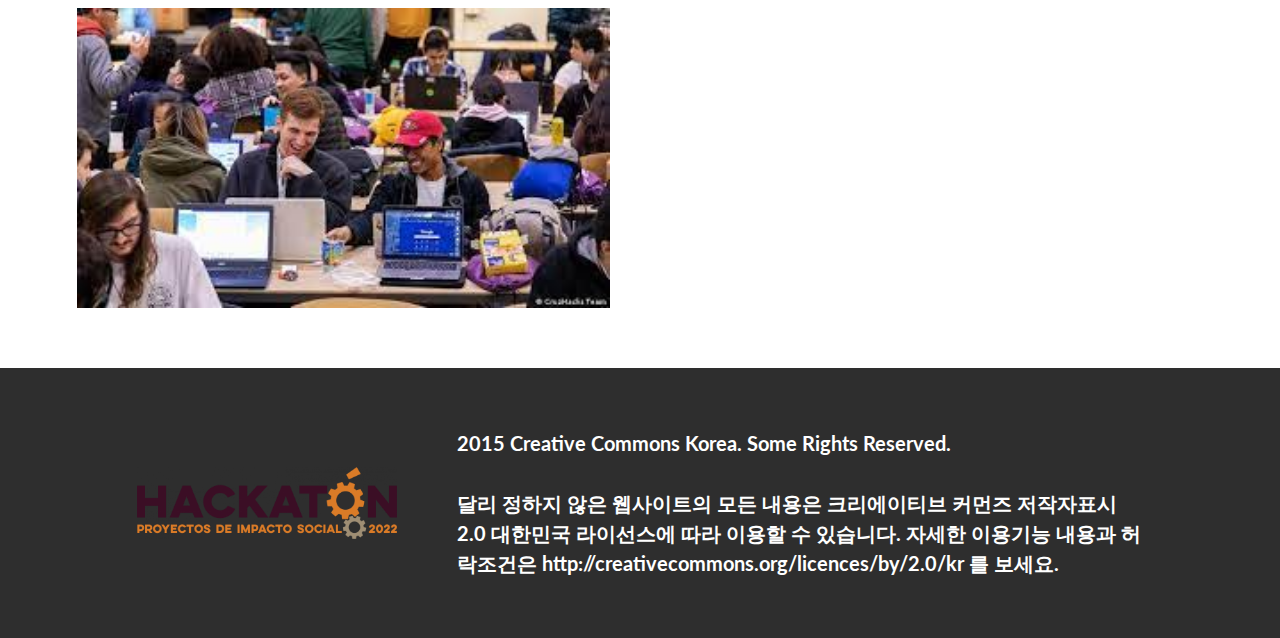
==== commit b87f27f3: "Add reviewer changes" ====
--- a/views/about.html
+++ b/views/about.html
@@ -28,7 +28,21 @@
 <body class="container-fluid px-0 ">
   <!-------------------------------------------------------- HEADER -->
   
-  <header class="header">
+  <section class=" d-none d-md-flex subheader pe-5" >
+    <div class="sub-header-img-cont" >
+      <img src="../assets/logo/facebook.svg" alt="">
+    </div>
+
+    <div>
+      <img src="../assets/logo/twitter.svg" alt="">
+    </div>
+
+    <h3>English</h3>  
+    <h3>My page</h3>  
+    <h3>Logout</h3>  
+  </section>
+
+  <header class="header pe-4">
 
     <div class="">
 
@@ -45,6 +59,7 @@
           </button>
           
           <!----------------------------------------------- navbar -->
+          
           <div class="collapse navbar-collapse" id="navbarNav">
             <ul class="navbar-nav w-100 d-flex justify-content-end gap-4">
               <li class="nav-item ">
@@ -63,7 +78,7 @@
                 <a class="nav-link" href="#">News</a>
               </li>
               <li class="nav-item mx">
-                <a class="nav-link" href="#">CC Campaign</a>
+                <a class="nav-link" href="../index.html">Home</a>
               </li>
               
             </ul>
@@ -180,7 +195,7 @@
 
   <!------------------------------------------------------  PARTNER LOGO SECTION -->
 
-  <div class="section partner mt-5">
+  <div class="section partner mt-5 d-lg-none">
     <h3 class="mt-4 text-white f10">Partner</h3>
     <div class="underlined"></div>
 
@@ -205,7 +220,7 @@
 
   <!----------------------------------------------------------- FOOTER SECTION  -->
 
-  <footer class="py-5" >
+  <footer class="py-5 footer d-md-block" >
     <article class="row d-flex gx-5 justify-content-center align-items-center mx-0" >
       <div class="col-3">
         <img src="../assets/logo/hackaton.png" alt="">
--- a/styles.css
+++ b/styles.css
@@ -253,6 +253,22 @@
 }
 
 /* --------------------------------------------- HEADER */
+
+.subheader{
+  background-color: #3E3E3E;
+  color: white;
+  align-items: center;
+  gap: 20px;
+  justify-content: flex-end;
+  
+}
+.sub-header-img-cont{
+}
+.subheader h3{
+  margin: 0;
+  font-size: 12px;
+  padding: 10px 0;
+}
 
 .header {
   border: 0.1px solid transparent;
@@ -344,6 +360,7 @@
   color: transparent;
   -webkit-text-fill-color: transparent;
   background-image: url('https://velzckc0d3.github.io/style/bg/text-bg.webp');
+  background-image: url('https://encrypted-tbn0.gstatic.com/images?q=tbn:ANd9GcRE4KOPPIp_5vmP6kkNFcixM7Mp-IEL6d-6cQ&usqp=CAU');
   background-size: cover;
 }
 
@@ -358,8 +375,8 @@
   background-size: 50% 50%;
   background-repeat: no-repeat;
   background-position: top left;
-  height: 200px;
-  width: 200px;
+  height: auto;
+  width: 30%;
 }
 
 @media (min-width: 768px) {
@@ -461,6 +478,10 @@
   font-size: 0.9em;
 }
 
+.arrow-down {
+  width: 15px;
+}
+
 /* ---------------------------------------------------- PARTNER LOGO SECTION */
 
 .partner {
--- a/views/aboutStyles.css
+++ b/views/aboutStyles.css
@@ -26,3 +26,10 @@
   color: #838383;
   font-weight: 700;
 }
+
+/* footer */
+
+footer{
+  background-color: #2E2E2E;
+  color: white;
+}